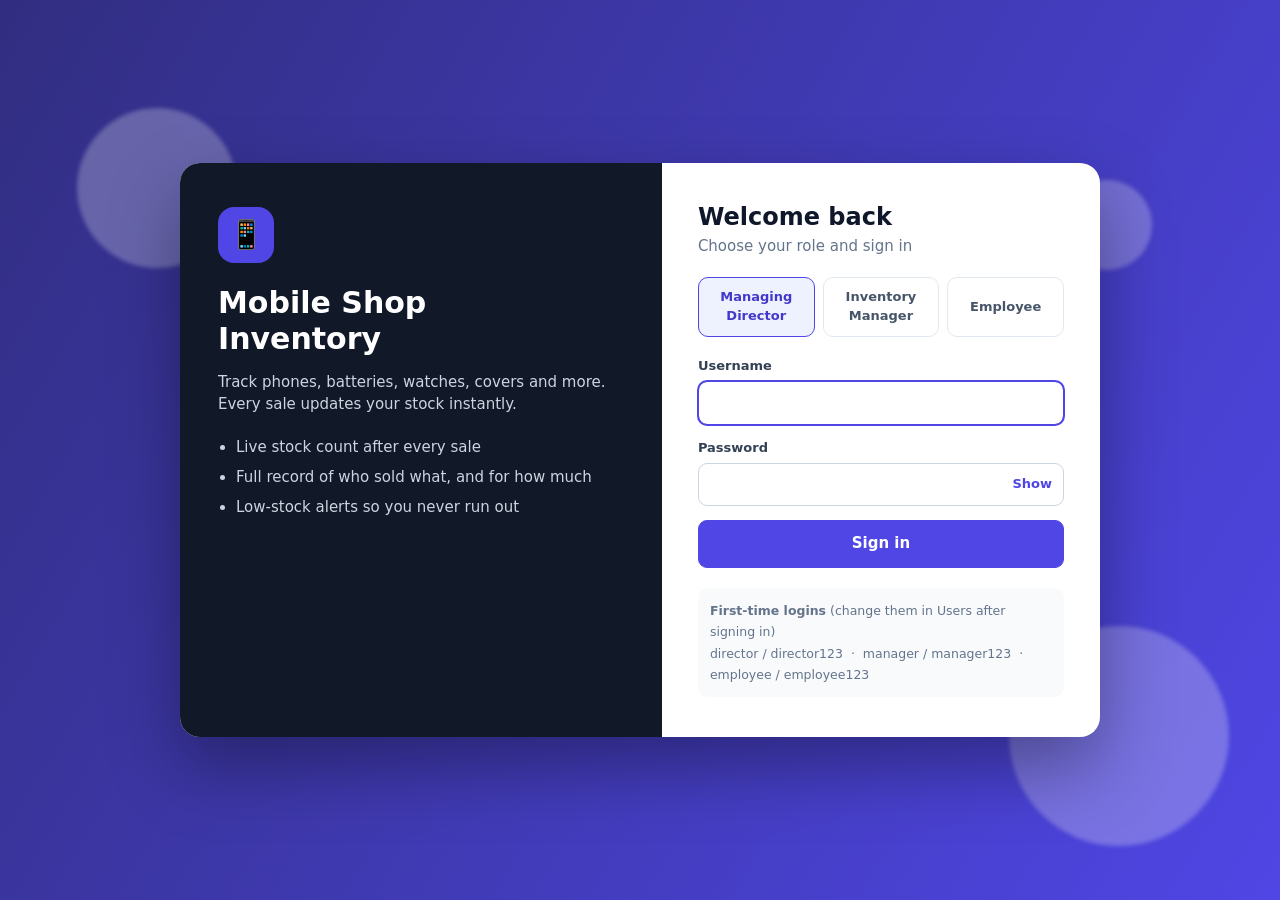
==== index.html @ d09de6e5 "Add mobile shop inventory management system Login with Managing Director, Inventory Manager and Empl" ====
<!DOCTYPE html>
<html lang="en">
<head>
  <meta charset="UTF-8">
  <meta name="viewport" content="width=device-width, initial-scale=1">
  <title>Sign in - Mobile Shop Inventory</title>
  <link rel="stylesheet" href="css/style.css">
  <link rel="stylesheet" href="css/login.css">
  <link rel="stylesheet" href="css/anim.css">
</head>
<body class="login-body">
  <i class="blob" style="width:160px;height:160px;left:6%;top:12%"></i>
  <i class="blob" style="width:90px;height:90px;right:10%;top:20%;animation-delay:-2s"></i>
  <i class="blob" style="width:220px;height:220px;right:4%;bottom:6%;animation-delay:-4s"></i>
  <main class="login-wrap">
    <section class="login-brand">
      <div class="logo">📱</div>
      <h1>Mobile Shop<br>Inventory</h1>
      <p>Track phones, batteries, watches, covers and more. Every sale updates your stock instantly.</p>
      <ul>
        <li>Live stock count after every sale</li>
        <li>Full record of who sold what, and for how much</li>
        <li>Low-stock alerts so you never run out</li>
      </ul>
    </section>

    <section class="login-card">
      <h2>Welcome back</h2>
      <p class="muted">Choose your role and sign in</p>

      <div class="roles" id="roles" role="tablist">
        <button type="button" class="role active" data-role="md">Managing<br>Director</button>
        <button type="button" class="role" data-role="manager">Inventory<br>Manager</button>
        <button type="button" class="role" data-role="employee">Employee</button>
      </div>

      <form id="loginForm" autocomplete="off">
        <label class="fld"><span>Username</span><input id="username" required autofocus></label>
        <label class="fld"><span>Password</span>
          <div class="pw"><input id="password" type="password" required><button type="button" id="showpw" class="link">Show</button></div>
        </label>
        <div id="err" class="form-error" role="alert" hidden></div>
        <button class="btn primary block" type="submit">Sign in</button>
      </form>

      <div class="hint">
        <b>First-time logins</b> (change them in Users after signing in)<br>
        director / director123 &nbsp;·&nbsp; manager / manager123 &nbsp;·&nbsp; employee / employee123
      </div>
    </section>
  </main>

  <script src="js/storage.js"></script>
  <script src="js/categories.js"></script>
  <script src="js/demo.js"></script>
  <script src="js/auth.js"></script>
  <script src="js/login.js"></script>
</body>
</html>
---- css/style.css ----
/* style.css - shared look for the whole app */
:root {
  --bg: #f3f5fa; --card: #fff; --text: #0f172a; --muted: #64748b; --line: #e2e8f0;
  --primary: #4f46e5; --primary-d: #4338ca; --primary-l: #eef2ff;
  --ok: #15803d; --ok-l: #dcfce7; --warn: #b45309; --warn-l: #fef3c7; --bad: #b91c1c; --bad-l: #fee2e2;
  --radius: 12px; --shadow: 0 1px 3px rgba(15,23,42,.08), 0 4px 14px rgba(15,23,42,.04);
}
* { box-sizing: border-box; }
html, body { margin: 0; }
body { font-family: Inter, "Segoe UI", system-ui, -apple-system, Roboto, sans-serif; background: var(--bg); color: var(--text); font-size: 15px; line-height: 1.45; }
h1, h2, h3 { margin: 0; line-height: 1.2; }
.muted { color: var(--muted); }
.link { background: none; border: 0; color: var(--primary); cursor: pointer; font: inherit; padding: 0; }
svg { width: 20px; height: 20px; fill: none; stroke: currentColor; stroke-width: 1.8; stroke-linecap: round; stroke-linejoin: round; flex: none; }

/* ---------- buttons & forms ---------- */
.btn { display: inline-flex; align-items: center; justify-content: center; gap: 6px; padding: 9px 16px; border-radius: 9px; border: 1px solid var(--line); background: #fff; color: var(--text); font: inherit; font-weight: 600; cursor: pointer; transition: .15s; white-space: nowrap; }
.btn:hover { background: #f8fafc; border-color: #cbd5e1; }
.btn.primary { background: var(--primary); border-color: var(--primary); color: #fff; }
.btn.primary:hover { background: var(--primary-d); }
.btn.success { background: var(--ok); border-color: var(--ok); color: #fff; }
.btn.danger { background: var(--bad); border-color: var(--bad); color: #fff; }
.btn.sm { padding: 5px 10px; font-size: 13px; border-radius: 7px; }
.btn.block { width: 100%; padding: 12px; }
.btn:disabled { opacity: .5; cursor: not-allowed; }
.icon-btn { background: none; border: 0; font-size: 18px; cursor: pointer; color: var(--muted); padding: 4px 8px; border-radius: 6px; }
.icon-btn:hover { background: #f1f5f9; }
.fld { display: flex; flex-direction: column; gap: 5px; margin-bottom: 14px; }
.fld > span { font-size: 13px; font-weight: 600; color: #334155; }
.req { color: var(--bad); }
input, select, textarea { font: inherit; padding: 10px 12px; border: 1px solid #cbd5e1; border-radius: 9px; background: #fff; color: var(--text); width: 100%; min-height: 42px; }
input:focus, select:focus, textarea:focus { outline: 2px solid var(--primary); outline-offset: -1px; border-color: var(--primary); }
.form-grid { display: grid; grid-template-columns: 1fr 1fr; gap: 0 16px; }
.form-grid .full { grid-column: 1 / -1; }
.form-actions { display: flex; justify-content: flex-end; gap: 10px; margin-top: 8px; }
.form-error { background: var(--bad-l); color: var(--bad); padding: 10px 12px; border-radius: 9px; margin-bottom: 14px; font-size: 14px; }
.section-title { font-size: 12px; text-transform: uppercase; letter-spacing: .06em; color: var(--muted); font-weight: 700; margin: 6px 0 12px; padding-top: 6px; border-top: 1px solid var(--line); }
.section-title.first { border-top: 0; padding-top: 0; }

/* ---------- app layout ---------- */
.app { display: grid; grid-template-columns: 250px 1fr; min-height: 100vh; }
.sidebar { background: #111827; color: #cbd5e1; padding: 20px 14px; display: flex; flex-direction: column; position: sticky; top: 0; height: 100vh; }
.brand { display: flex; align-items: center; gap: 10px; color: #fff; font-weight: 700; font-size: 17px; padding: 4px 10px 22px; }
.brand .logo-s { width: 36px; height: 36px; border-radius: 10px; background: var(--primary); display: grid; place-items: center; font-size: 18px; }
.nav { display: flex; flex-direction: column; gap: 4px; flex: 1; }
.nav a { display: flex; align-items: center; gap: 12px; padding: 11px 12px; border-radius: 9px; color: #cbd5e1; text-decoration: none; font-weight: 500; }
.nav a:hover { background: #1f2937; color: #fff; }
.nav a.active { background: var(--primary); color: #fff; }
.side-foot { border-top: 1px solid #1f2937; padding-top: 14px; }
.side-foot button { width: 100%; display: flex; align-items: center; gap: 12px; padding: 11px 12px; background: none; border: 0; color: #cbd5e1; font: inherit; cursor: pointer; border-radius: 9px; }
.side-foot button:hover { background: #1f2937; color: #fff; }
.main { min-width: 0; }
.topbar { display: flex; align-items: center; justify-content: space-between; gap: 12px; padding: 16px 28px; background: #fff; border-bottom: 1px solid var(--line); position: sticky; top: 0; z-index: 5; }
.topbar h2 { font-size: 20px; }
.user-chip { display: flex; align-items: center; gap: 10px; text-align: right; }
.user-chip .av { width: 38px; height: 38px; border-radius: 50%; background: var(--primary-l); color: var(--primary); display: grid; place-items: center; font-weight: 700; }
.user-chip small { display: block; color: var(--muted); }
#view { padding: 24px 28px 60px; max-width: 1300px; }

/* ---------- cards, stats, tables ---------- */
.card { background: var(--card); border-radius: var(--radius); box-shadow: var(--shadow); padding: 18px; margin-bottom: 20px; }
.card-h { display: flex; justify-content: space-between; align-items: center; gap: 10px; margin-bottom: 14px; flex-wrap: wrap; }
.card-h h3 { font-size: 16px; }
.stats { display: grid; grid-template-columns: repeat(auto-fit, minmax(190px, 1fr)); gap: 16px; margin-bottom: 20px; }
.stat { background: #fff; border-radius: var(--radius); box-shadow: var(--shadow); padding: 16px 18px; }
.stat small { color: var(--muted); font-weight: 600; }
.stat b { display: block; font-size: 26px; margin-top: 4px; }
.stat.warn b { color: var(--warn); } .stat.bad b { color: var(--bad); } .stat.ok b { color: var(--ok); }
.toolbar { display: flex; gap: 10px; flex-wrap: wrap; margin-bottom: 16px; align-items: center; }
.toolbar input[type=search], .toolbar .grow { flex: 1; min-width: 180px; }
.toolbar select { width: auto; min-width: 150px; }
.table-wrap { overflow-x: auto; }
table { width: 100%; border-collapse: collapse; }
th { text-align: left; font-size: 12px; text-transform: uppercase; letter-spacing: .04em; color: var(--muted); padding: 10px 12px; border-bottom: 1px solid var(--line); white-space: nowrap; }
td { padding: 12px; border-bottom: 1px solid #f1f5f9; vertical-align: middle; }
tr:last-child td { border-bottom: 0; }
tbody tr:hover { background: #fafbff; }
td.num, th.num { text-align: right; }
td small { display: block; color: var(--muted); font-size: 12.5px; }
.actions { display: flex; gap: 6px; justify-content: flex-end; flex-wrap: wrap; }
.badge { display: inline-block; padding: 3px 10px; border-radius: 99px; font-size: 12px; font-weight: 700; white-space: nowrap; }
.badge.ok { background: var(--ok-l); color: var(--ok); } .badge.warn { background: var(--warn-l); color: var(--warn); }
.badge.bad { background: var(--bad-l); color: var(--bad); } .badge.gray { background: #e2e8f0; color: #475569; }
.qty { font-weight: 700; font-size: 16px; }
.empty { text-align: center; color: var(--muted); padding: 36px 10px; }
.void { text-decoration: line-through; color: var(--muted); }
.two-col { display: grid; grid-template-columns: 1fr 1fr; gap: 20px; }
.bars { display: flex; align-items: flex-end; gap: 10px; height: 170px; padding-top: 10px; }
.bar { flex: 1; display: flex; flex-direction: column; justify-content: flex-end; align-items: center; height: 100%; gap: 6px; font-size: 12px; color: var(--muted); }
.bar i { display: block; width: 100%; max-width: 46px; background: var(--primary); border-radius: 6px 6px 0 0; min-height: 3px; }
.bar span { font-weight: 600; color: var(--text); font-size: 11.5px; }
.hbar { display: flex; align-items: center; gap: 10px; margin-bottom: 10px; font-size: 14px; }
.hbar .l { width: 150px; overflow: hidden; text-overflow: ellipsis; white-space: nowrap; }
.hbar .t { flex: 1; background: #eef2ff; border-radius: 99px; height: 10px; overflow: hidden; }
.hbar .t i { display: block; height: 100%; background: var(--primary); }
.hbar .v { width: 90px; text-align: right; font-weight: 600; }

/* ---------- modal & toast ---------- */
.overlay { position: fixed; inset: 0; background: rgba(15,23,42,.55); display: flex; align-items: flex-start; justify-content: center; padding: 4vh 14px; overflow-y: auto; z-index: 50; }
.modal { background: #fff; border-radius: 14px; width: 100%; max-width: 520px; box-shadow: 0 20px 50px rgba(0,0,0,.25); }
.modal.wide { max-width: 760px; }
.modal-h { display: flex; justify-content: space-between; align-items: center; padding: 16px 20px; border-bottom: 1px solid var(--line); }
.modal-b { padding: 20px; }
.summary { background: var(--primary-l); border-radius: 10px; padding: 12px 14px; margin-bottom: 14px; display: grid; gap: 4px; }
.summary div { display: flex; justify-content: space-between; }
.summary .big { font-size: 18px; font-weight: 800; color: var(--primary-d); }
#toasts { position: fixed; right: 16px; bottom: 16px; display: flex; flex-direction: column; gap: 8px; z-index: 100; }
.toast { background: #111827; color: #fff; padding: 12px 16px; border-radius: 10px; box-shadow: var(--shadow); font-weight: 500; max-width: 340px; }
.toast.ok { background: #166534; } .toast.err { background: #991b1b; }

/* ---------- phones & tablets ---------- */
@media (max-width: 860px) {
  .app { grid-template-columns: 1fr; }
  .sidebar { position: fixed; bottom: 0; left: 0; right: 0; top: auto; height: auto; flex-direction: row; padding: 6px; z-index: 20; border-top: 1px solid #1f2937; }
  .brand, .side-foot { display: none; }
  .nav { flex-direction: row; justify-content: space-around; overflow-x: auto; }
  .nav a { flex-direction: column; gap: 2px; font-size: 11px; padding: 6px 10px; text-align: center; }
  .topbar { padding: 12px 16px; }
  .topbar .user-chip small { display: none; }
  #view { padding: 16px 14px 100px; }
  .form-grid, .two-col { grid-template-columns: 1fr; }
  .hbar .l { width: 100px; }
}
@media print { .sidebar, .topbar, .toolbar, .actions, #toasts { display: none !important; } .app { display: block; } }
---- css/login.css ----
/* login.css - sign-in page only */
.login-body { min-height: 100vh; background: linear-gradient(135deg, #312e81, #4f46e5 55%, #6366f1); display: grid; place-items: center; padding: 20px; }
.login-wrap { display: grid; grid-template-columns: 1.1fr 1fr; width: 100%; max-width: 920px; background: #fff; border-radius: 20px; overflow: hidden; box-shadow: 0 30px 70px rgba(0,0,0,.35); }
.login-brand { background: #111827; color: #cbd5e1; padding: 44px 38px; }
.login-brand .logo { width: 56px; height: 56px; border-radius: 16px; background: var(--primary); display: grid; place-items: center; font-size: 28px; margin-bottom: 22px; }
.login-brand h1 { color: #fff; font-size: 30px; margin-bottom: 14px; }
.login-brand ul { padding-left: 18px; margin: 22px 0 0; display: grid; gap: 8px; }
.login-card { padding: 40px 36px; }
.login-card h2 { font-size: 24px; margin-bottom: 4px; }
.login-card .muted { margin: 0 0 20px; }
.roles { display: grid; grid-template-columns: repeat(3, 1fr); gap: 8px; margin-bottom: 20px; }
.role { border: 1.5px solid var(--line); background: #fff; border-radius: 10px; padding: 10px 6px; font: inherit; font-size: 13px; font-weight: 600; cursor: pointer; color: #475569; }
.role.active { border-color: var(--primary); background: var(--primary-l); color: var(--primary-d); }
.pw { position: relative; }
.pw input { padding-right: 60px; }
.pw .link { position: absolute; right: 12px; top: 50%; transform: translateY(-50%); font-size: 13px; font-weight: 600; }
.hint { margin-top: 20px; font-size: 12.5px; color: var(--muted); background: #f8fafc; border-radius: 10px; padding: 12px; line-height: 1.7; }
@media (max-width: 760px) {
  .login-wrap { grid-template-columns: 1fr; }
  .login-brand { padding: 26px; } .login-brand ul { display: none; }
  .login-brand h1 { font-size: 22px; } .login-brand h1 br { display: none; }
  .login-card { padding: 26px 22px; }
}
---- css/anim.css ----
/* anim.css - motion, photos, dashboard hero, product cards */
@keyframes riseIn { from { opacity: 0; transform: translateY(22px) scale(.97); } to { opacity: 1; transform: none; } }
@keyframes pageIn { from { opacity: 0; transform: translateX(18px); } to { opacity: 1; transform: none; } }
@keyframes pop { from { opacity: 0; transform: translateY(30px) scale(.94); } to { opacity: 1; transform: none; } }
@keyframes fade { from { opacity: 0; } to { opacity: 1; } }
@keyframes pulse { 0%,100% { box-shadow: 0 0 0 0 rgba(220,38,38,.45); } 50% { box-shadow: 0 0 0 8px rgba(220,38,38,0); } }
@keyframes float { 0%,100% { transform: translateY(0); } 50% { transform: translateY(-10px); } }
@keyframes drift { 0% { background-position: 0% 50%; } 50% { background-position: 100% 50%; } 100% { background-position: 0% 50%; } }
@keyframes shine { from { transform: translateX(-120%) skewX(-20deg); } to { transform: translateX(260%) skewX(-20deg); } }
@keyframes rip { to { transform: scale(2.6); opacity: 0; } }
@keyframes fabIn { from { transform: scale(0) rotate(-90deg); } to { transform: none; } }

.rise-in { animation: riseIn .6s cubic-bezier(.2,.8,.2,1) both; }
.page-in { animation: pageIn .4s cubic-bezier(.2,.8,.2,1); }
.overlay { animation: fade .2s; }
.modal { animation: pop .35s cubic-bezier(.2,.9,.3,1.1); }
.toast { animation: pop .35s cubic-bezier(.2,.9,.3,1.1); }
.badge.pulse { animation: pulse 1.6s infinite; }
.btn, .fab, .role { position: relative; overflow: hidden; }
.btn:active, .fab:active { transform: scale(.95); }
.rip { position: absolute; border-radius: 50%; background: rgba(255,255,255,.55); transform: scale(0); animation: rip .65s linear; pointer-events: none; }
.btn:not(.primary):not(.success):not(.danger) .rip { background: rgba(79,70,229,.25); }

/* animated growing bars */
[data-h] { height: 0; transition: height 1s cubic-bezier(.2,.9,.3,1.15); }
[data-w] { width: 0; transition: width 1s cubic-bezier(.2,.9,.3,1); }
.bar.now i { background: linear-gradient(180deg, #22c55e, #15803d); }
.bar i { background: linear-gradient(180deg, #818cf8, #4f46e5); }
.hbar .t i, .meter i { background: linear-gradient(90deg, #6366f1, #8b5cf6); }
.dot { display: inline-block; width: 9px; height: 9px; border-radius: 50%; background: #dc2626; animation: pulse 1.6s infinite; }

/* nav + stat polish */
.nav a { transition: transform .2s, background .2s; }
.nav a:hover { transform: translateX(5px); }
.nav a.active { box-shadow: 0 6px 18px rgba(79,70,229,.55); }
.stat { transition: transform .25s, box-shadow .25s; position: relative; overflow: hidden; }
.stat:hover { transform: translateY(-5px); box-shadow: 0 12px 28px rgba(79,70,229,.18); }
.stat em { font-style: normal; font-size: 12.5px; color: var(--muted); }
.stat::after { content: ""; position: absolute; top: 0; left: 0; width: 40%; height: 100%; background: linear-gradient(90deg, transparent, rgba(255,255,255,.7), transparent); transform: translateX(-120%) skewX(-20deg); }
.stat:hover::after { animation: shine .8s; }
tbody tr { transition: background .15s; }
.clickrow, .rem-row, .alert-card { cursor: pointer; }

/* dashboard hero */
.hero { display: flex; justify-content: space-between; align-items: center; gap: 20px; flex-wrap: wrap; padding: 26px 28px; border-radius: 18px; color: #fff; margin-bottom: 20px;
  background: linear-gradient(120deg, #4338ca, #7c3aed, #db2777, #4338ca); background-size: 300% 300%; animation: drift 12s ease infinite; box-shadow: 0 14px 34px rgba(79,70,229,.35); }
.hero.rise-in { animation: riseIn .6s cubic-bezier(.2,.8,.2,1) both, drift 12s ease infinite; }
.hero-hi { opacity: .9; font-weight: 600; }
.hero-big { font-size: clamp(34px, 6vw, 54px); font-weight: 800; letter-spacing: -1px; line-height: 1.1; margin: 4px 0; }
.hero-sub { opacity: .9; }
.hero-act { display: flex; gap: 10px; flex-wrap: wrap; }
.btn.white { background: #fff; color: #4338ca; border-color: #fff; }
.btn.white:hover { background: #f5f3ff; transform: translateY(-2px); }
.btn.ghost { background: rgba(255,255,255,.15); color: #fff; border-color: rgba(255,255,255,.5); }
.btn.ghost:hover { background: rgba(255,255,255,.28); }

/* restock alerts */
.alert-wrap { border: 1.5px solid #fecaca; background: linear-gradient(180deg, #fff, #fff7f7); }
.alerts { display: grid; grid-template-columns: repeat(auto-fill, minmax(280px, 1fr)); gap: 12px; }
.alert-card { display: flex; align-items: center; gap: 12px; padding: 10px 12px; border: 1px solid #fecaca; border-radius: 12px; background: #fff; transition: transform .2s, box-shadow .2s; }
.alert-card:hover { transform: translateY(-3px); box-shadow: 0 8px 20px rgba(220,38,38,.15); }
.alert-card small { color: var(--bad); font-weight: 700; display: block; }
.grow { flex: 1; min-width: 0; }
.grow b { display: block; overflow: hidden; text-overflow: ellipsis; white-space: nowrap; }

/* thumbnails */
.thumb { width: 46px; height: 46px; border-radius: 10px; object-fit: cover; flex: none; background: #eef2ff; }
.thumb.ph { display: grid; place-items: center; font-size: 22px; }
.rowprod { display: flex; align-items: center; gap: 12px; }
.remain { display: grid; grid-template-columns: repeat(auto-fill, minmax(330px, 1fr)); gap: 4px 20px; max-height: 420px; overflow-y: auto; padding-right: 6px; }
.rem-row { display: flex; align-items: center; gap: 12px; padding: 9px 8px; border-radius: 10px; transition: background .15s, transform .15s; }
.rem-row:hover { background: var(--primary-l); transform: translateX(4px); }
.rem-q { text-align: center; min-width: 46px; } .rem-q b { font-size: 19px; display: block; line-height: 1; } .rem-q small { color: var(--muted); }
.meter { height: 8px; background: #e2e8f0; border-radius: 99px; overflow: hidden; margin-top: 6px; }
.meter i { display: block; height: 100%; border-radius: 99px; }
.meter.low i { background: linear-gradient(90deg, #f59e0b, #ef4444); } .meter.out i { background: #ef4444; } .meter.ok i { background: linear-gradient(90deg, #22c55e, #16a34a); }

/* product photo cards */
.pgrid { display: grid; grid-template-columns: repeat(auto-fill, minmax(215px, 1fr)); gap: 18px; }
.pcard { background: #fff; border: 1px solid var(--line); border-radius: 16px; overflow: hidden; cursor: pointer; transition: transform .25s ease, box-shadow .25s; box-shadow: var(--shadow); will-change: transform; }
.pcard:hover { box-shadow: 0 18px 38px rgba(79,70,229,.22); }
.pcard.low { border-color: #fcd34d; } .pcard.out { border-color: #fca5a5; }
.pimg { position: relative; aspect-ratio: 1 / 1; background: linear-gradient(135deg, #eef2ff, #f5f3ff); overflow: hidden; }
.pphoto { width: 100%; height: 100%; object-fit: cover; display: block; transition: transform .5s; }
.pphoto.ph { display: grid; place-items: center; font-size: 64px; animation: float 3.5s ease-in-out infinite; }
.pcard:hover .pphoto:not(.ph) { transform: scale(1.1); }
.ribbon { position: absolute; top: 10px; left: 10px; padding: 4px 10px; border-radius: 99px; font-size: 12px; font-weight: 800; color: #fff; animation: pulse 1.6s infinite; }
.ribbon.low { background: #d97706; } .ribbon.out { background: #dc2626; }
.pbody { padding: 12px 14px 14px; }
.pname { display: block; overflow: hidden; text-overflow: ellipsis; white-space: nowrap; }
.pbody small { color: var(--muted); display: block; font-size: 12px; }
.prow { display: flex; justify-content: space-between; align-items: baseline; margin-top: 8px; }
.price { font-weight: 800; font-size: 17px; color: var(--primary-d); }
.pq b { font-size: 20px; } .pq { color: var(--muted); font-size: 13px; }
.pbody .actions { justify-content: flex-start; margin-top: 10px; }
.seg { display: inline-flex; background: #eef2ff; border-radius: 9px; padding: 3px; }
.seg button { border: 0; background: none; padding: 7px 12px; border-radius: 7px; font: inherit; font-weight: 600; color: var(--muted); cursor: pointer; }
.seg button.on { background: #fff; color: var(--primary-d); box-shadow: 0 1px 4px rgba(0,0,0,.12); }

/* photo upload + details */
.photo-row { display: flex; gap: 18px; align-items: center; margin-bottom: 4px; }
.photo-pick { width: 120px; height: 120px; flex: none; border: 2px dashed #a5b4fc; border-radius: 16px; display: grid; place-items: center; cursor: pointer; overflow: hidden; text-align: center; color: var(--primary); font-weight: 600; background: var(--primary-l); transition: .2s; }
.photo-pick:hover { transform: scale(1.04) rotate(-1deg); border-color: var(--primary); }
.photo-pick img { width: 120px; height: 120px; object-fit: cover; display: block; }
.detail-top { display: flex; gap: 18px; align-items: center; flex-wrap: wrap; }
.detail-img { width: 190px; height: 190px; border-radius: 16px; object-fit: cover; background: #eef2ff; box-shadow: var(--shadow); }
.detail-img.ph { display: grid; place-items: center; font-size: 80px; }
.detail-price { font-size: 30px; font-weight: 800; color: var(--primary-d); margin: 4px 0; }
.detail-qty { margin-top: 8px; font-size: 15px; } .detail-qty b { font-size: 28px; }

/* floating sell button */
.fab { position: fixed; right: 22px; bottom: 22px; z-index: 30; border: 0; border-radius: 99px; padding: 16px 24px; font: inherit; font-weight: 800; font-size: 16px; color: #fff; cursor: pointer;
  background: linear-gradient(135deg, #16a34a, #22c55e); box-shadow: 0 10px 28px rgba(22,163,74,.5); animation: fabIn .5s .6s both cubic-bezier(.2,.9,.3,1.3), float 3s 1.2s ease-in-out infinite; }
.fab:hover { filter: brightness(1.08); }

/* login page motion */
.login-body { background: linear-gradient(120deg, #312e81, #4f46e5, #7c3aed, #db2777, #312e81); background-size: 400% 400%; animation: drift 14s ease infinite; overflow: hidden; }
.login-wrap { animation: pop .7s cubic-bezier(.2,.9,.3,1.1); position: relative; z-index: 1; }
.login-brand .logo { animation: float 3s ease-in-out infinite; }
.login-brand h1, .login-brand p, .login-brand li { animation: riseIn .7s both; }
.login-brand p { animation-delay: .15s; } .login-brand li:nth-child(1) { animation-delay: .3s; } .login-brand li:nth-child(2) { animation-delay: .4s; } .login-brand li:nth-child(3) { animation-delay: .5s; }
.role { transition: transform .2s, border-color .2s, background .2s; } .role:hover { transform: translateY(-3px); }
.blob { position: fixed; border-radius: 50%; filter: blur(2px); opacity: .25; background: #fff; animation: float 7s ease-in-out infinite; }

@media (max-width: 860px) {
  .fab { bottom: 84px; right: 14px; padding: 14px 20px; }
  .hero { padding: 20px; }
  .remain { grid-template-columns: 1fr; }
  .photo-row { flex-direction: column; align-items: flex-start; }
  .detail-img { width: 100%; height: 230px; }
  .pgrid { grid-template-columns: repeat(2, 1fr); gap: 12px; }
}
@media (prefers-reduced-motion: reduce) { *, *::before, *::after { animation: none !important; transition: none !important; } [data-h] { height: auto; } [data-w] { width: auto; } }

/* vendor cards */
.vgrid { display: grid; grid-template-columns: repeat(auto-fill, minmax(290px, 1fr)); gap: 16px; }
.vcard { display: flex; gap: 14px; padding: 16px; border: 1px solid var(--line); border-radius: 16px; background: #fff; cursor: pointer; box-shadow: var(--shadow); transition: transform .25s, box-shadow .25s; }
.vcard:hover { transform: translateY(-5px); box-shadow: 0 16px 34px rgba(79,70,229,.2); }
.vcard small { display: block; color: var(--muted); }
.vav { width: 48px; height: 48px; flex: none; border-radius: 14px; display: grid; place-items: center; font-weight: 800; font-size: 20px; color: #fff; background: linear-gradient(135deg, #6366f1, #db2777); }
.vrow { display: flex; gap: 16px; margin: 6px 0 2px; font-size: 13.5px; }
.vstats { grid-template-columns: repeat(3, 1fr); }
@media (max-width: 860px) { .vstats { grid-template-columns: 1fr; } }
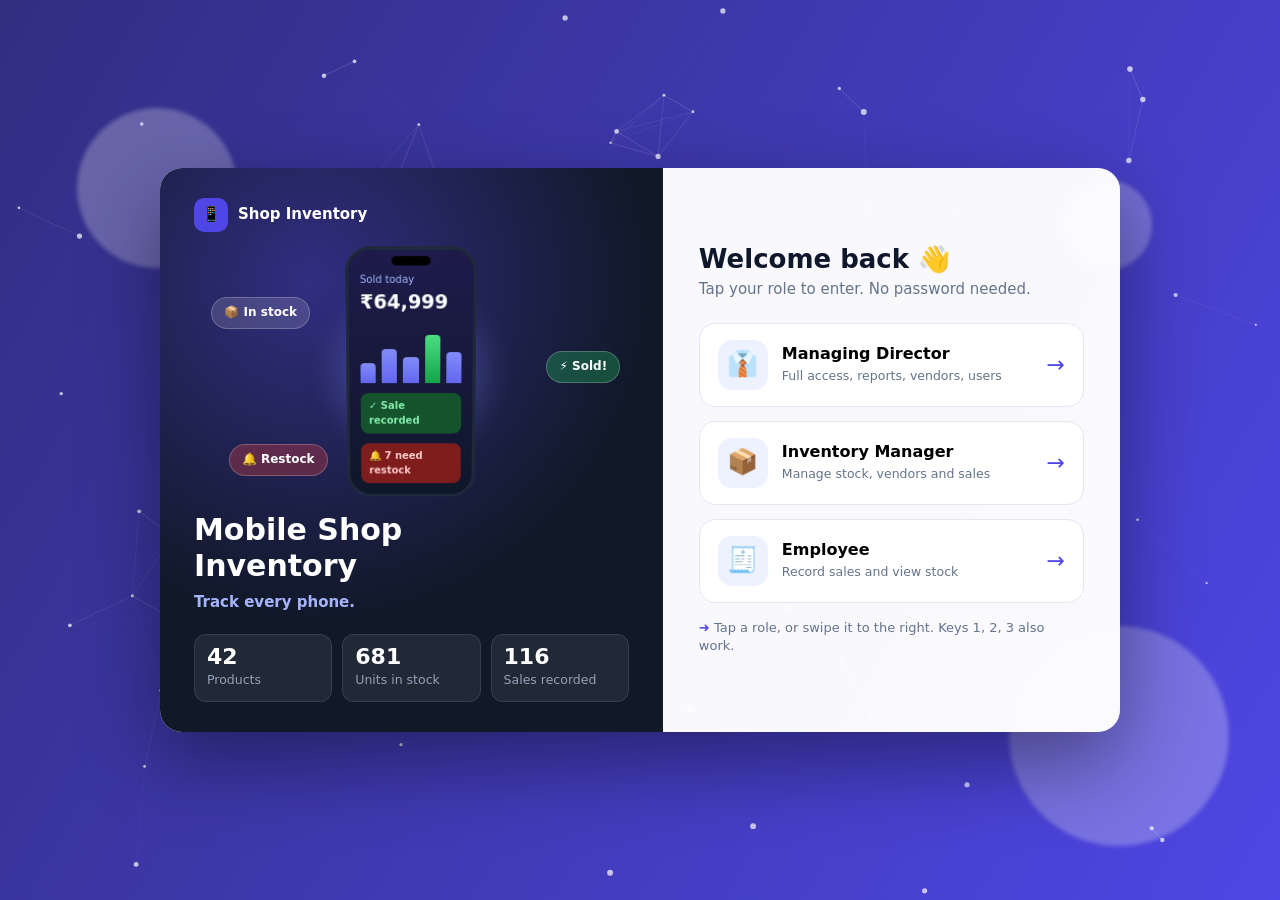
==== commit 45be2dda: "One-tap animated login and phone layout fixes - Login: role buttons with tap or swipe-to-enter, 3D d" ====
--- a/index.html
+++ b/index.html
@@ -5,48 +5,63 @@
   <meta name="viewport" content="width=device-width, initial-scale=1">
   <title>Sign in - Mobile Shop Inventory</title>
   <link rel="stylesheet" href="css/style.css">
+  <link rel="stylesheet" href="css/anim.css">
   <link rel="stylesheet" href="css/login.css">
-  <link rel="stylesheet" href="css/anim.css">
 </head>
 <body class="login-body">
-  <i class="blob" style="width:160px;height:160px;left:6%;top:12%"></i>
-  <i class="blob" style="width:90px;height:90px;right:10%;top:20%;animation-delay:-2s"></i>
-  <i class="blob" style="width:220px;height:220px;right:4%;bottom:6%;animation-delay:-4s"></i>
-  <main class="login-wrap">
+  <canvas id="bg" aria-hidden="true"></canvas>
+  <i class="blob" data-depth="30" style="width:160px;height:160px;left:6%;top:12%"></i>
+  <i class="blob" data-depth="-22" style="width:90px;height:90px;right:10%;top:20%;animation-delay:-2s"></i>
+  <i class="blob" data-depth="45" style="width:220px;height:220px;right:4%;bottom:6%;animation-delay:-4s"></i>
+
+  <main class="login-wrap" id="wrap">
     <section class="login-brand">
-      <div class="logo">📱</div>
-      <h1>Mobile Shop<br>Inventory</h1>
-      <p>Track phones, batteries, watches, covers and more. Every sale updates your stock instantly.</p>
-      <ul>
-        <li>Live stock count after every sale</li>
-        <li>Full record of who sold what, and for how much</li>
-        <li>Low-stock alerts so you never run out</li>
-      </ul>
+      <div class="brand-top"><span class="logo-s">📱</span> Shop Inventory</div>
+
+      <div class="stage" id="stage" title="Drag to spin the phone">
+        <div class="glow"></div>
+        <span class="chip c1">📦 In stock</span>
+        <span class="chip c2">⚡ Sold!</span>
+        <span class="chip c3">🔔 Restock</span>
+        <div class="phone3d" id="phone">
+          <div class="layer" style="transform:translateZ(-6px)"></div>
+          <div class="layer" style="transform:translateZ(-3px)"></div>
+          <div class="layer" style="transform:translateZ(0)"></div>
+          <div class="layer" style="transform:translateZ(3px)"></div>
+          <div class="layer" style="transform:translateZ(6px)"></div>
+          <div class="face front">
+            <div class="scr">
+              <span class="notch"></span>
+              <div class="s-top"><small>Sold today</small><b>₹64,999</b></div>
+              <div class="s-bars"><i style="--h:35%"></i><i style="--h:60%"></i><i style="--h:45%"></i><i style="--h:85%"></i><i style="--h:55%"></i></div>
+              <div class="s-pill">✓ Sale recorded</div>
+              <div class="s-alert">🔔 7 need restock</div>
+            </div>
+          </div>
+          <div class="face back"><div class="cam"><i></i><i></i><i></i></div><b>Shop<br>Inventory</b></div>
+        </div>
+      </div>
+
+      <h1>Mobile Shop <br>Inventory</h1>
+      <p class="rot" id="rot">Track every phone.</p>
+      <div class="kpis" id="kpis">
+        <div><b data-count="0" id="k1">0</b><small>Products</small></div>
+        <div><b data-count="0" id="k2">0</b><small>Units in stock</small></div>
+        <div><b data-count="0" id="k3">0</b><small>Sales recorded</small></div>
+      </div>
     </section>
 
     <section class="login-card">
-      <h2>Welcome back</h2>
-      <p class="muted">Choose your role and sign in</p>
+      <h2>Welcome back 👋</h2>
+      <p class="muted">Tap your role to enter. No password needed.</p>
 
-      <div class="roles" id="roles" role="tablist">
-        <button type="button" class="role active" data-role="md">Managing<br>Director</button>
-        <button type="button" class="role" data-role="manager">Inventory<br>Manager</button>
-        <button type="button" class="role" data-role="employee">Employee</button>
+      <div class="autologin" id="autologin">
+        <button type="button" class="auto-btn" data-role="md" data-icon="👔"><span class="ic">👔</span><span><b>Managing Director</b><small>Full access, reports, vendors, users</small></span><i>→</i></button>
+        <button type="button" class="auto-btn" data-role="manager" data-icon="📦"><span class="ic">📦</span><span><b>Inventory Manager</b><small>Manage stock, vendors and sales</small></span><i>→</i></button>
+        <button type="button" class="auto-btn" data-role="employee" data-icon="🧾"><span class="ic">🧾</span><span><b>Employee</b><small>Record sales and view stock</small></span><i>→</i></button>
       </div>
-
-      <form id="loginForm" autocomplete="off">
-        <label class="fld"><span>Username</span><input id="username" required autofocus></label>
-        <label class="fld"><span>Password</span>
-          <div class="pw"><input id="password" type="password" required><button type="button" id="showpw" class="link">Show</button></div>
-        </label>
-        <div id="err" class="form-error" role="alert" hidden></div>
-        <button class="btn primary block" type="submit">Sign in</button>
-      </form>
-
-      <div class="hint">
-        <b>First-time logins</b> (change them in Users after signing in)<br>
-        director / director123 &nbsp;·&nbsp; manager / manager123 &nbsp;·&nbsp; employee / employee123
-      </div>
+      <p class="tip"><span class="tip-arrow">➜</span> Tap a role, or swipe it to the right. Keys 1, 2, 3 also work.</p>
+      <div id="err" class="form-error" role="alert" hidden></div>
     </section>
   </main>
 
@@ -54,6 +69,7 @@
   <script src="js/categories.js"></script>
   <script src="js/demo.js"></script>
   <script src="js/auth.js"></script>
+  <script src="js/fx.js"></script>
   <script src="js/login.js"></script>
 </body>
 </html>
--- a/css/anim.css
+++ b/css/anim.css
@@ -141,3 +141,51 @@
 .vrow { display: flex; gap: 16px; margin: 6px 0 2px; font-size: 13.5px; }
 .vstats { grid-template-columns: repeat(3, 1fr); }
 @media (max-width: 860px) { .vstats { grid-template-columns: 1fr; } }
+
+/* ================= phone layout fixes ================= */
+@media (max-width: 860px) {
+  .app { grid-template-columns: minmax(0, 1fr); }
+  .main, #view, .card, .stat, .hero, .two-col > * { min-width: 0; }
+  #view { overflow-x: hidden; }
+  .two-col { grid-template-columns: minmax(0, 1fr); gap: 0; }
+  .form-grid { grid-template-columns: minmax(0, 1fr); }
+  .stats { grid-template-columns: repeat(2, minmax(0, 1fr)); gap: 10px; }
+  .stat { padding: 12px 14px; } .stat b { font-size: 19px; } .stat small { font-size: 12px; }
+  .hero-big { font-size: 38px; } .hero-act .btn { flex: 1; }
+  .hm { display: none !important; }
+  .card { padding: 14px; } .card-h h3 { font-size: 15px; }
+  .toolbar > * { flex: 1 1 100%; } .toolbar .seg, .toolbar .btn { flex: 1 1 auto; } .toolbar select { width: 100%; }
+  .hbar .l { width: 112px; font-size: 13px; } .hbar .v { width: 74px; font-size: 13px; }
+  .bars { gap: 6px; } .bar span { font-size: 10px; }
+  .alerts { grid-template-columns: minmax(0, 1fr); }
+  .remain { max-height: 360px; }
+  .pcard .actions .btn { flex: 1 1 auto; padding: 6px 4px; }
+  .pbody { padding: 10px; } .price { font-size: 15px; } .pphoto.ph { font-size: 48px; }
+  .vgrid { grid-template-columns: minmax(0, 1fr); }
+  .topbar h2 { font-size: 18px; } .topbar .user-chip b { font-size: 13px; max-width: 120px; overflow: hidden; text-overflow: ellipsis; white-space: nowrap; display: block; }
+
+  /* bottom menu: all items share the width evenly */
+  .sidebar { padding: 4px 2px calc(4px + env(safe-area-inset-bottom)); box-shadow: 0 -6px 20px rgba(0,0,0,.2); }
+  .nav { gap: 0; justify-content: stretch; }
+  .nav a { flex: 1 1 0; min-width: 0; padding: 7px 2px; font-size: 10px; gap: 3px; border-radius: 10px; justify-content: center; line-height: 1.1; }
+  .nav a svg { width: 21px; height: 21px; }
+  .nav a:hover { transform: none; }
+  .nav a.active { box-shadow: 0 4px 12px rgba(79,70,229,.5); }
+
+  /* smaller floating Sell button, clear of the menu */
+  .fab { bottom: calc(76px + env(safe-area-inset-bottom)); right: 12px; padding: 12px 18px; font-size: 14px; }
+  #view { padding-bottom: 150px; }
+
+  /* pop-ups slide up from the bottom like a phone sheet */
+  .overlay { padding: 0; align-items: flex-end; }
+  .modal, .modal.wide { max-width: none; width: 100%; max-height: 92vh; overflow-y: auto; border-radius: 20px 20px 0 0; animation: sheetUp .35s cubic-bezier(.2,.9,.3,1); }
+  .modal-h { position: sticky; top: 0; background: #fff; z-index: 2; border-radius: 20px 20px 0 0; }
+  .modal-b { padding: 16px; padding-bottom: calc(20px + env(safe-area-inset-bottom)); }
+  .form-actions { position: sticky; bottom: -16px; background: #fff; padding: 10px 0 4px; margin-bottom: -4px; }
+  .form-actions .btn { flex: 1; }
+  .detail-top { flex-direction: column; align-items: flex-start; }
+  .summary div { gap: 12px; } .summary div b { text-align: right; }
+  #toasts { left: 12px; right: 12px; bottom: calc(140px + env(safe-area-inset-bottom)); } .toast { max-width: none; }
+  input, select, textarea { font-size: 16px; }   /* stops iPhones zooming in when typing */
+}
+@keyframes sheetUp { from { transform: translateY(100%); } to { transform: none; } }
--- a/css/login.css
+++ b/css/login.css
@@ -1,23 +1,85 @@
-/* login.css - sign-in page only */
-.login-body { min-height: 100vh; background: linear-gradient(135deg, #312e81, #4f46e5 55%, #6366f1); display: grid; place-items: center; padding: 20px; }
-.login-wrap { display: grid; grid-template-columns: 1.1fr 1fr; width: 100%; max-width: 920px; background: #fff; border-radius: 20px; overflow: hidden; box-shadow: 0 30px 70px rgba(0,0,0,.35); }
-.login-brand { background: #111827; color: #cbd5e1; padding: 44px 38px; }
-.login-brand .logo { width: 56px; height: 56px; border-radius: 16px; background: var(--primary); display: grid; place-items: center; font-size: 28px; margin-bottom: 22px; }
-.login-brand h1 { color: #fff; font-size: 30px; margin-bottom: 14px; }
-.login-brand ul { padding-left: 18px; margin: 22px 0 0; display: grid; gap: 8px; }
-.login-card { padding: 40px 36px; }
-.login-card h2 { font-size: 24px; margin-bottom: 4px; }
-.login-card .muted { margin: 0 0 20px; }
-.roles { display: grid; grid-template-columns: repeat(3, 1fr); gap: 8px; margin-bottom: 20px; }
-.role { border: 1.5px solid var(--line); background: #fff; border-radius: 10px; padding: 10px 6px; font: inherit; font-size: 13px; font-weight: 600; cursor: pointer; color: #475569; }
-.role.active { border-color: var(--primary); background: var(--primary-l); color: var(--primary-d); }
-.pw { position: relative; }
-.pw input { padding-right: 60px; }
-.pw .link { position: absolute; right: 12px; top: 50%; transform: translateY(-50%); font-size: 13px; font-weight: 600; }
-.hint { margin-top: 20px; font-size: 12.5px; color: var(--muted); background: #f8fafc; border-radius: 10px; padding: 12px; line-height: 1.7; }
+/* login.css - sign-in page: layout, 3D phone, role buttons, welcome screen */
+#bg { position: fixed; inset: 0; width: 100%; height: 100%; z-index: 0; pointer-events: none; }
+.login-body { min-height: 100vh; display: grid; place-items: center; padding: 20px; }
+.login-wrap { display: grid; grid-template-columns: 1.1fr 1fr; width: 100%; max-width: 960px; background: rgba(255,255,255,.97); border-radius: 22px; overflow: hidden; box-shadow: 0 30px 80px rgba(0,0,0,.4); transition: transform .15s ease-out; will-change: transform; }
+body.leaving .login-wrap { transition: transform .6s ease-in, opacity .6s; transform: scale(1.12) !important; opacity: 0; }
+
+/* ----- left: brand + 3D phone ----- */
+.login-brand { background: radial-gradient(circle at 30% 20%, #312e81 0, #111827 60%); color: #cbd5e1; padding: 30px 34px 30px; position: relative; overflow: hidden; }
+.brand-top { display: flex; align-items: center; gap: 10px; color: #fff; font-weight: 700; }
+.brand-top .logo-s { width: 34px; height: 34px; border-radius: 10px; background: var(--primary); display: grid; place-items: center; }
+.login-brand h1 { color: #fff; font-size: 30px; margin: 4px 0 8px; }
+.rot { height: 24px; margin: 0 0 18px; color: #a5b4fc; font-weight: 600; transition: opacity .35s, transform .35s; }
+.rot.out { opacity: 0; transform: translateY(8px); }
+.kpis { display: grid; grid-template-columns: repeat(3, 1fr); gap: 10px; }
+.kpis > div { background: rgba(255,255,255,.07); border: 1px solid rgba(255,255,255,.1); border-radius: 12px; padding: 10px 12px; }
+.kpis b { display: block; color: #fff; font-size: 22px; line-height: 1.1; }
+.kpis small { color: #94a3b8; }
+
+.stage { position: relative; height: 270px; perspective: 900px; display: grid; place-items: center; cursor: grab; touch-action: pan-y; user-select: none; -webkit-user-select: none; margin: 6px 0 4px; }
+.stage:active { cursor: grabbing; }
+.glow { position: absolute; width: 190px; height: 190px; border-radius: 50%; background: radial-gradient(circle, rgba(129,140,248,.6), transparent 70%); filter: blur(10px); animation: glowPulse 3.5s ease-in-out infinite; }
+@keyframes glowPulse { 0%,100% { transform: scale(.9); opacity: .7; } 50% { transform: scale(1.15); opacity: 1; } }
+.phone3d { position: relative; width: 128px; height: 250px; transform-style: preserve-3d; transform: rotateX(var(--rx, -8deg)) rotateY(var(--ry, -25deg)); }
+.phone3d .layer { position: absolute; inset: 0; border-radius: 24px; background: #0b1220; border: 1px solid #1e293b; }
+.face { position: absolute; inset: 0; border-radius: 24px; backface-visibility: hidden; -webkit-backface-visibility: hidden; overflow: hidden; }
+.front { transform: translateZ(8px); background: #0b1220; border: 3px solid #1e293b; }
+.back { transform: rotateY(180deg) translateZ(8px); background: linear-gradient(145deg, #6366f1, #db2777); display: grid; place-items: end center; padding-bottom: 38px; color: #fff; text-align: center; font-size: 15px; line-height: 1.2; }
+.cam { position: absolute; top: 12px; left: 12px; width: 50px; height: 50px; border-radius: 14px; background: rgba(15,23,42,.85); display: grid; grid-template: 1fr 1fr / 1fr 1fr; gap: 3px; padding: 7px; }
+.cam i { border-radius: 50%; background: #1e293b; border: 2px solid #94a3b8; }
+.scr { position: absolute; inset: 0; background: linear-gradient(180deg, #1e1b4b, #0f172a); padding: 22px 11px 11px; display: flex; flex-direction: column; gap: 10px; }
+.notch { position: absolute; top: 6px; left: 50%; width: 38px; height: 9px; margin-left: -19px; border-radius: 9px; background: #000; }
+.s-top small { color: #a5b4fc; font-size: 10px; display: block; } .s-top b { color: #fff; font-size: 19px; }
+.s-bars { display: flex; align-items: flex-end; gap: 6px; height: 80px; }
+.s-bars i { flex: 1; height: var(--h); border-radius: 4px 4px 0 0; background: linear-gradient(180deg, #818cf8, #6366f1); animation: barPulse 2.4s ease-in-out infinite; transform-origin: bottom; }
+.s-bars i:nth-child(2) { animation-delay: .2s; } .s-bars i:nth-child(3) { animation-delay: .4s; } .s-bars i:nth-child(4) { animation-delay: .6s; background: linear-gradient(180deg, #4ade80, #16a34a); } .s-bars i:nth-child(5) { animation-delay: .8s; }
+@keyframes barPulse { 0%,100% { transform: scaleY(1); } 50% { transform: scaleY(.6); } }
+.s-pill { background: #14532d; color: #86efac; font-size: 10px; font-weight: 700; padding: 6px 8px; border-radius: 8px; animation: pillPop 3s ease-in-out infinite; }
+.s-alert { background: #7f1d1d; color: #fecaca; font-size: 10px; font-weight: 700; padding: 6px 8px; border-radius: 8px; animation: pillPop 3s 1.5s ease-in-out infinite; }
+@keyframes pillPop { 0%,70%,100% { transform: scale(1); } 80% { transform: scale(1.08); } }
+.chip { position: absolute; z-index: 2; padding: 6px 12px; border-radius: 99px; font-size: 12px; font-weight: 700; color: #fff; background: rgba(255,255,255,.14); border: 1px solid rgba(255,255,255,.22); backdrop-filter: blur(6px); animation: float 4s ease-in-out infinite; pointer-events: none; }
+.chip.c1 { left: 4%; top: 22%; } .chip.c2 { right: 2%; top: 42%; animation-delay: -1.3s; background: rgba(34,197,94,.3); } .chip.c3 { left: 8%; bottom: 12%; animation-delay: -2.6s; background: rgba(239,68,68,.3); }
+
+/* ----- right: role buttons ----- */
+.login-card { padding: 40px 36px; display: flex; flex-direction: column; justify-content: center; }
+.login-card h2 { font-size: 26px; margin-bottom: 4px; }
+.login-card .muted { margin: 0 0 22px; }
+.autologin { display: grid; gap: 14px; }
+.auto-btn { --dx: 0px; --mx: 0px; --my: 0px; --fill: 0%; position: relative; overflow: hidden; display: flex; align-items: center; gap: 14px; width: 100%; text-align: left; padding: 16px 18px; border: 1.5px solid var(--line); border-radius: 16px; font: inherit; cursor: pointer; touch-action: pan-y; user-select: none; -webkit-user-select: none;
+  background: linear-gradient(90deg, #bbf7d0 var(--fill), #fff var(--fill)); transform: translate(calc(var(--dx) + var(--mx)), var(--my));
+  transition: transform .25s cubic-bezier(.2,.9,.3,1.2), border-color .2s, box-shadow .2s; animation: riseIn .6s both cubic-bezier(.2,.8,.2,1); }
+.auto-btn:nth-child(1) { animation-delay: .15s; } .auto-btn:nth-child(2) { animation-delay: .27s; } .auto-btn:nth-child(3) { animation-delay: .39s; }
+.auto-btn.dragging { transition: none; border-color: var(--ok); }
+.auto-btn:hover, .auto-btn:focus-visible { transform: translate(calc(var(--dx) + var(--mx) + 6px), var(--my)); border-color: var(--primary); box-shadow: 0 10px 26px rgba(79,70,229,.25); outline: none; background: linear-gradient(90deg, #bbf7d0 var(--fill), var(--primary-l) var(--fill)); }
+.auto-btn .ic { width: 50px; height: 50px; flex: none; border-radius: 14px; display: grid; place-items: center; font-size: 25px; background: var(--primary-l); transition: transform .3s; }
+.auto-btn:hover .ic { transform: rotate(-8deg) scale(1.12); }
+.auto-btn > span:nth-child(2) { flex: 1; min-width: 0; }
+.auto-btn b { display: block; font-size: 16px; } .auto-btn small { color: var(--muted); }
+.auto-btn i { font-style: normal; font-size: 22px; color: var(--primary); animation: nudge 1.6s ease-in-out infinite; }
+@keyframes nudge { 0%,100% { transform: translateX(0); } 50% { transform: translateX(6px); } }
+.auto-btn.go { background: #bbf7d0; border-color: var(--ok); pointer-events: none; }
+.tip { margin: 16px 0 0; font-size: 13px; color: var(--muted); }
+.tip-arrow { display: inline-block; color: var(--primary); animation: nudge 1.6s ease-in-out infinite; }
+
+/* ----- welcome screen after tapping a role ----- */
+.welcome { position: fixed; inset: 0; z-index: 200; display: grid; place-content: center; text-align: center; color: #fff; background: radial-gradient(circle at 50% 40%, #4f46e5, #1e1b4b); animation: fade .35s both; }
+.welcome .w-ic { font-size: 74px; animation: pop .6s both cubic-bezier(.2,.9,.3,1.4); }
+.welcome h2 { font-size: 30px; margin: 10px 0 6px; animation: riseIn .6s .15s both; }
+.welcome p { opacity: .8; animation: riseIn .6s .3s both; }
+.welcome .bar { width: 180px; height: 5px; border-radius: 9px; background: rgba(255,255,255,.2); margin: 18px auto 0; overflow: hidden; }
+.welcome .bar i { display: block; height: 100%; width: 0; background: #fff; animation: load .9s .2s forwards ease-out; }
+@keyframes load { to { width: 100%; } }
+
 @media (max-width: 760px) {
+  .login-body { padding: 12px; align-items: start; }
   .login-wrap { grid-template-columns: 1fr; }
-  .login-brand { padding: 26px; } .login-brand ul { display: none; }
+  .login-brand { padding: 20px 20px 18px; }
   .login-brand h1 { font-size: 22px; } .login-brand h1 br { display: none; }
-  .login-card { padding: 26px 22px; }
+  .stage { height: 150px; margin: 0; } .phone3d { transform: scale(.55) rotateX(var(--rx, -8deg)) rotateY(var(--ry, -25deg)); }
+  .glow { width: 130px; height: 130px; } .chip { font-size: 11px; padding: 4px 9px; }
+  .kpis > div { padding: 8px 10px; } .login-card h2 { font-size: 22px; } .login-card .muted { margin-bottom: 14px; }
+  .autologin { gap: 10px; } .auto-btn { padding: 12px 14px; } .auto-btn .ic { width: 42px; height: 42px; font-size: 21px; }
+  .kpis b { font-size: 18px; } .rot { margin-bottom: 12px; }
+  .login-card { padding: 24px 20px; }
 }
+@media (prefers-reduced-motion: reduce) { .stage { cursor: default; } }
